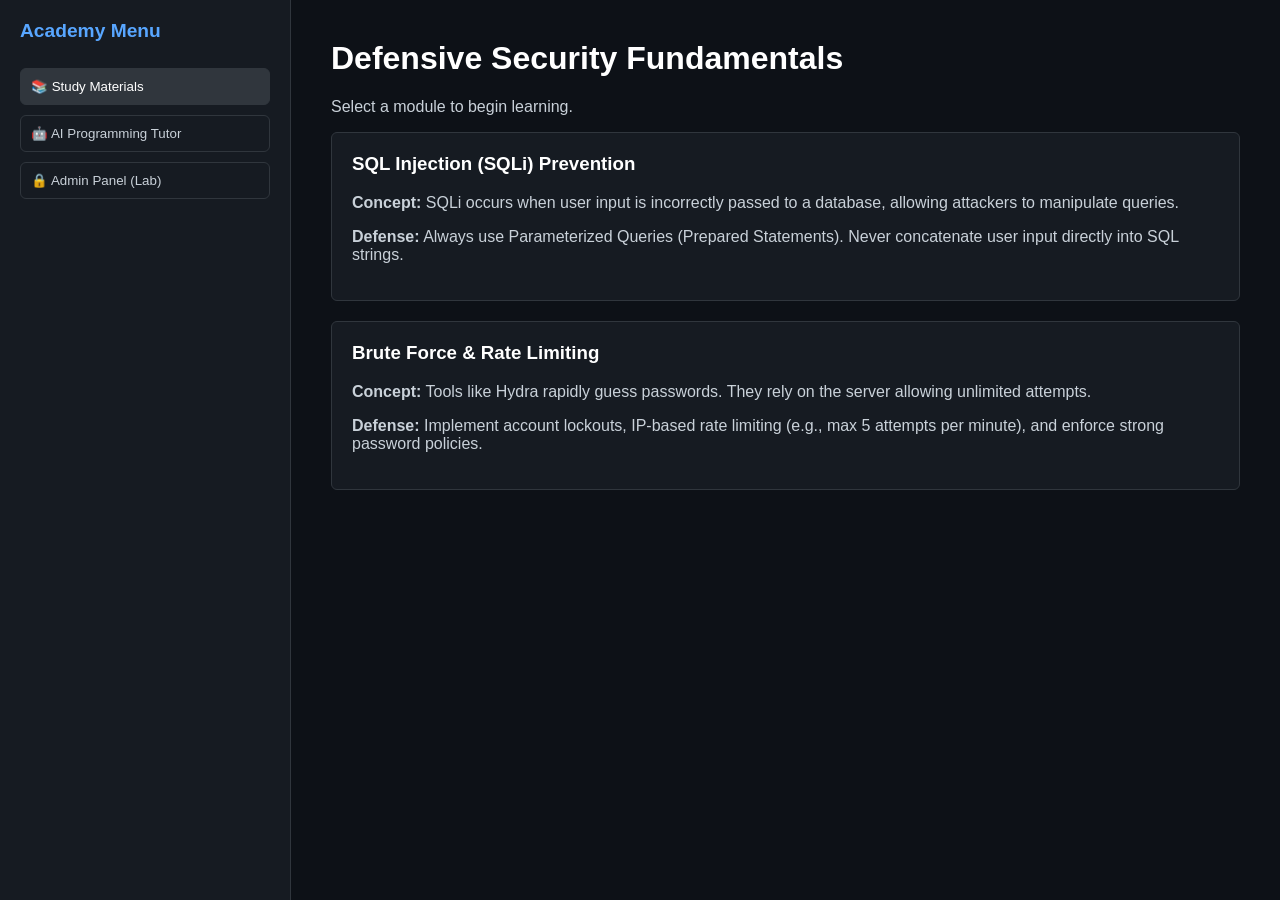
==== index.html @ 3aef41f6 "Create index.html for CyberSec & Coding Academy This HTML file sets up a CyberSec & Coding Academy w" ====
<!DOCTYPE html>
<html lang="en">
<head>
    <meta charset="UTF-8">
    <meta name="viewport" content="width=device-width, initial-scale=1.0">
    <title>CyberSec & Coding Academy</title>
    <style>
        :root {
            --bg-color: #0d1117;
            --panel-bg: #161b22;
            --text-main: #c9d1d9;
            --accent: #58a6ff;
            --border: #30363d;
            --success: #2ea043;
            --error: #f85149;
        }
        body { font-family: -apple-system, BlinkMacSystemFont, "Segoe UI", Helvetica, Arial, sans-serif; background-color: var(--bg-color); color: var(--text-main); margin: 0; display: flex; height: 100vh; }
        
        /* Sidebar Navigation */
        nav { width: 250px; background: var(--panel-bg); border-right: 1px solid var(--border); padding: 20px; display: flex; flex-direction: column; gap: 10px; }
        nav h2 { margin-top: 0; color: var(--accent); font-size: 1.2rem; }
        .nav-btn { background: transparent; color: var(--text-main); border: 1px solid var(--border); padding: 10px; text-align: left; cursor: pointer; border-radius: 6px; transition: 0.2s; }
        .nav-btn:hover, .nav-btn.active { background: var(--border); color: #fff; }
        
        /* Main Content Area */
        main { flex: 1; padding: 40px; overflow-y: auto; }
        .section { display: none; }
        .section.active { display: block; }
        
        /* Cards & Forms */
        .card { background: var(--panel-bg); border: 1px solid var(--border); border-radius: 6px; padding: 20px; margin-bottom: 20px; }
        h1, h3 { color: #fff; margin-top: 0; }
        input[type="text"], input[type="password"] { width: 100%; padding: 10px; margin: 10px 0; background: var(--bg-color); border: 1px solid var(--border); color: #fff; border-radius: 4px; box-sizing: border-box; }
        button.action-btn { background: var(--success); color: #fff; border: none; padding: 10px 20px; border-radius: 6px; cursor: pointer; font-weight: bold; }
        button.action-btn:hover { background: #2c974b; }
        
        /* AI Chat Specifics */
        .chat-window { height: 300px; background: var(--bg-color); border: 1px solid var(--border); border-radius: 6px; padding: 15px; overflow-y: auto; margin-bottom: 15px; display: flex; flex-direction: column; gap: 10px;}
        .msg { padding: 10px; border-radius: 6px; max-width: 80%; }
        .msg.user { background: var(--border); align-self: flex-end; }
        .msg.ai { background: #1f2937; align-self: flex-start; border: 1px solid #374151; }
        
        /* Admin Login Specifics */
        #loginError { color: var(--error); display: none; margin-bottom: 10px; }
    </style>
</head>
<body>

    <nav>
        <h2>Academy Menu</h2>
        <button class="nav-btn active" onclick="showSection('tutorials')">📚 Study Materials</button>
        <button class="nav-btn" onclick="showSection('tutor')">🤖 AI Programming Tutor</button>
        <button class="nav-btn" onclick="showSection('admin')">🔒 Admin Panel (Lab)</button>
    </nav>

    <main>
        <div id="tutorials" class="section active">
            <h1>Defensive Security Fundamentals</h1>
            <p>Select a module to begin learning.</p>
            
            <div class="card">
                <h3>SQL Injection (SQLi) Prevention</h3>
                <p><strong>Concept:</strong> SQLi occurs when user input is incorrectly passed to a database, allowing attackers to manipulate queries.</p>
                <p><strong>Defense:</strong> Always use Parameterized Queries (Prepared Statements). Never concatenate user input directly into SQL strings.</p>
            </div>
            
            <div class="card">
                <h3>Brute Force & Rate Limiting</h3>
                <p><strong>Concept:</strong> Tools like Hydra rapidly guess passwords. They rely on the server allowing unlimited attempts.</p>
                <p><strong>Defense:</strong> Implement account lockouts, IP-based rate limiting (e.g., max 5 attempts per minute), and enforce strong password policies.</p>
            </div>
        </div>

        <div id="tutor" class="section">
            <h1>AI Programming Tutor</h1>
            <p>Ask coding questions here. <em>Note: Since this is a static site, you must provide your OpenRouter API key for the session. It is not saved.</em></p>
            
            <div class="card">
                <input type="password" id="apiKey" placeholder="Enter OpenRouter API Key (sk-or-v1-...)">
                
                <div class="chat-window" id="chatWindow">
                    <div class="msg ai">Hello! I am your programming tutor. How can I help you code today?</div>
                </div>
                
                <div style="display: flex; gap: 10px;">
                    <input type="text" id="chatInput" placeholder="E.g., How do I write a Python loop?">
                    <button class="action-btn" onclick="sendToAI()">Ask</button>
                </div>
            </div>
        </div>

        <div id="admin" class="section">
            <h1>Admin Authentication Lab</h1>
            <p>This is a simulated login panel to demonstrate how web authentication UIs respond to credentials.</p>
            
            <div class="card" style="max-width: 400px;">
                <h3>Admin Login</h3>
                <div id="loginError">Invalid username or password.</div>
                <input type="text" id="adminUser" placeholder="Username">
                <input type="password" id="adminPass" placeholder="Password">
                <button class="action-btn" onclick="attemptLogin()">Login</button>
            </div>
            
            <div id="adminDashboard" class="card" style="display: none; border-color: var(--success);">
                <h3 style="color: var(--success);">Authentication Successful</h3>
                <p>Welcome to the secure dashboard. In a real application, a session token would be generated here.</p>
                <button class="action-btn" onclick="logout()" style="background: var(--border);">Log Out</button>
            </div>
        </div>

    </main>

    <script>
        // --- Navigation Logic ---
        function showSection(sectionId) {
            document.querySelectorAll('.section').forEach(sec => sec.classList.remove('active'));
            document.querySelectorAll('.nav-btn').forEach(btn => btn.classList.remove('active'));
            
            document.getElementById(sectionId).classList.add('active');
            event.currentTarget.classList.add('active');
        }

        // --- Admin Panel Mock Logic ---
        function attemptLogin() {
            const user = document.getElementById('adminUser').value;
            const pass = document.getElementById('adminPass').value;
            const errorText = document.getElementById('loginError');
            
            // Dummy credentials for demonstration (admin / password123)
            if (user === 'admin' && pass === 'password123') {
                errorText.style.display = 'none';
                document.getElementById('adminUser').parentElement.style.display = 'none';
                document.getElementById('adminDashboard').style.display = 'block';
            } else {
                errorText.style.display = 'block';
            }
        }

        function logout() {
            document.getElementById('adminDashboard').style.display = 'none';
            document.getElementById('adminUser').parentElement.style.display = 'block';
            document.getElementById('adminUser').value = '';
            document.getElementById('adminPass').value = '';
        }

        // --- AI Tutor Logic (Using OpenRouter) ---
        async function sendToAI() {
            const apiKey = document.getElementById('apiKey').value;
            const inputField = document.getElementById('chatInput');
            const chatWindow = document.getElementById('chatWindow');
            const prompt = inputField.value;

            if (!prompt) return;
            if (!apiKey) {
                alert("Please enter your API Key first.");
                return;
            }

            // Append User Message
            chatWindow.innerHTML += `<div class="msg user">${prompt}</div>`;
            inputField.value = '';
            chatWindow.scrollTop = chatWindow.scrollHeight;

            // Fetch from OpenRouter
            try {
                // Using a safe, standard model for programming help
                const response = await fetch("https://openrouter.ai/api/v1/chat/completions", {
                    method: "POST",
                    headers: {
                        "Authorization": `Bearer ${apiKey}`,
                        "Content-Type": "application/json"
                    },
                    body: JSON.stringify({
                        "model": "google/gemini-2.5-flash", // Standard model for coding
                        "messages": [
                            {"role": "system", "content": "You are a helpful programming tutor. Explain concepts clearly and safely."},
                            {"role": "user", "content": prompt}
                        ]
                    })
                });

                const data = await response.json();
                
                if (data.error) {
                    chatWindow.innerHTML += `<div class="msg ai" style="color:var(--error);">API Error: ${data.error.message}</div>`;
                } else {
                    const aiText = data.choices[0].message.content;
                    // Basic formatting to handle newlines
                    const formattedText = aiText.replace(/\n/g, '<br>');
                    chatWindow.innerHTML += `<div class="msg ai">${formattedText}</div>`;
                }
            } catch (error) {
                chatWindow.innerHTML += `<div class="msg ai" style="color:var(--error);">Network Error. Check console or API key.</div>`;
            }
            
            chatWindow.scrollTop = chatWindow.scrollHeight;
        }
    </script>
</body>
</html>
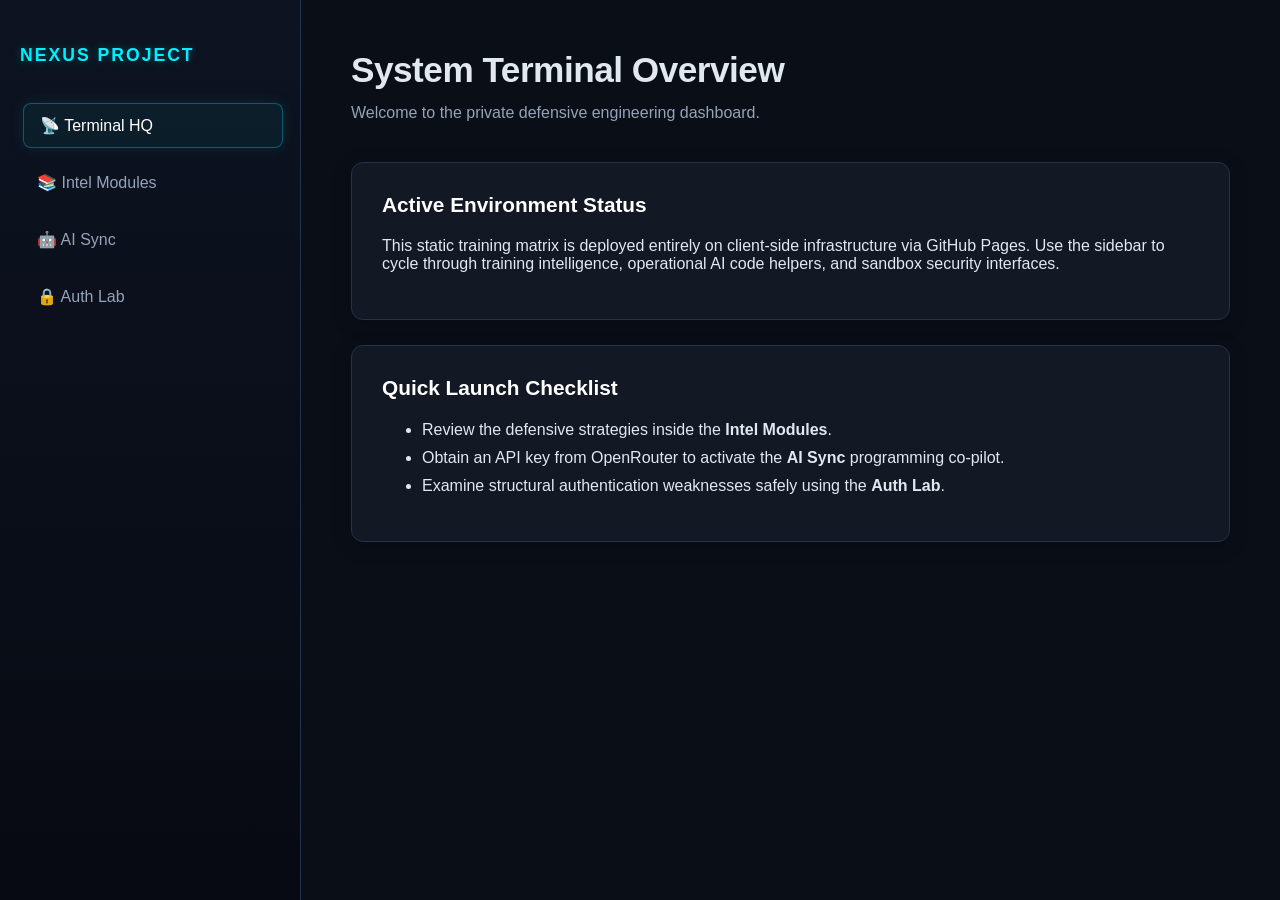
==== commit aab42410: "Revise title and enhance sidebar and content layout Updated title and added sidebar navigation links" ====
--- a/index.html
+++ b/index.html
@@ -2,199 +2,37 @@
 <html lang="en">
 <head>
     <meta charset="UTF-8">
-    <meta name="viewport" content="width=device-width, initial-scale=1.0">
-    <title>CyberSec & Coding Academy</title>
-    <style>
-        :root {
-            --bg-color: #0d1117;
-            --panel-bg: #161b22;
-            --text-main: #c9d1d9;
-            --accent: #58a6ff;
-            --border: #30363d;
-            --success: #2ea043;
-            --error: #f85149;
-        }
-        body { font-family: -apple-system, BlinkMacSystemFont, "Segoe UI", Helvetica, Arial, sans-serif; background-color: var(--bg-color); color: var(--text-main); margin: 0; display: flex; height: 100vh; }
-        
-        /* Sidebar Navigation */
-        nav { width: 250px; background: var(--panel-bg); border-right: 1px solid var(--border); padding: 20px; display: flex; flex-direction: column; gap: 10px; }
-        nav h2 { margin-top: 0; color: var(--accent); font-size: 1.2rem; }
-        .nav-btn { background: transparent; color: var(--text-main); border: 1px solid var(--border); padding: 10px; text-align: left; cursor: pointer; border-radius: 6px; transition: 0.2s; }
-        .nav-btn:hover, .nav-btn.active { background: var(--border); color: #fff; }
-        
-        /* Main Content Area */
-        main { flex: 1; padding: 40px; overflow-y: auto; }
-        .section { display: none; }
-        .section.active { display: block; }
-        
-        /* Cards & Forms */
-        .card { background: var(--panel-bg); border: 1px solid var(--border); border-radius: 6px; padding: 20px; margin-bottom: 20px; }
-        h1, h3 { color: #fff; margin-top: 0; }
-        input[type="text"], input[type="password"] { width: 100%; padding: 10px; margin: 10px 0; background: var(--bg-color); border: 1px solid var(--border); color: #fff; border-radius: 4px; box-sizing: border-box; }
-        button.action-btn { background: var(--success); color: #fff; border: none; padding: 10px 20px; border-radius: 6px; cursor: pointer; font-weight: bold; }
-        button.action-btn:hover { background: #2c974b; }
-        
-        /* AI Chat Specifics */
-        .chat-window { height: 300px; background: var(--bg-color); border: 1px solid var(--border); border-radius: 6px; padding: 15px; overflow-y: auto; margin-bottom: 15px; display: flex; flex-direction: column; gap: 10px;}
-        .msg { padding: 10px; border-radius: 6px; max-width: 80%; }
-        .msg.user { background: var(--border); align-self: flex-end; }
-        .msg.ai { background: #1f2937; align-self: flex-start; border: 1px solid #374151; }
-        
-        /* Admin Login Specifics */
-        #loginError { color: var(--error); display: none; margin-bottom: 10px; }
-    </style>
+    <title>HQ // Cyber Security Hub</title>
+    <link rel="stylesheet" href="style.css">
 </head>
 <body>
 
-    <nav>
-        <h2>Academy Menu</h2>
-        <button class="nav-btn active" onclick="showSection('tutorials')">📚 Study Materials</button>
-        <button class="nav-btn" onclick="showSection('tutor')">🤖 AI Programming Tutor</button>
-        <button class="nav-btn" onclick="showSection('admin')">🔒 Admin Panel (Lab)</button>
-    </nav>
+    <div class="sidebar">
+        <h2>Nexus Project</h2>
+        <a href="index.html" class="nav-link active">📡 Terminal HQ</a>
+        <a href="tutorials.html" class="nav-link">📚 Intel Modules</a>
+        <a href="tutor.html" class="nav-link">🤖 AI Sync</a>
+        <a href="labs.html" class="nav-link">🔒 Auth Lab</a>
+    </div>
 
-    <main>
-        <div id="tutorials" class="section active">
-            <h1>Defensive Security Fundamentals</h1>
-            <p>Select a module to begin learning.</p>
-            
-            <div class="card">
-                <h3>SQL Injection (SQLi) Prevention</h3>
-                <p><strong>Concept:</strong> SQLi occurs when user input is incorrectly passed to a database, allowing attackers to manipulate queries.</p>
-                <p><strong>Defense:</strong> Always use Parameterized Queries (Prepared Statements). Never concatenate user input directly into SQL strings.</p>
-            </div>
-            
-            <div class="card">
-                <h3>Brute Force & Rate Limiting</h3>
-                <p><strong>Concept:</strong> Tools like Hydra rapidly guess passwords. They rely on the server allowing unlimited attempts.</p>
-                <p><strong>Defense:</strong> Implement account lockouts, IP-based rate limiting (e.g., max 5 attempts per minute), and enforce strong password policies.</p>
-            </div>
+    <div class="container">
+        <h1>System Terminal Overview</h1>
+        <p class="subtitle">Welcome to the private defensive engineering dashboard.</p>
+
+        <div class="card">
+            <h3>Active Environment Status</h3>
+            <p>This static training matrix is deployed entirely on client-side infrastructure via GitHub Pages. Use the sidebar to cycle through training intelligence, operational AI code helpers, and sandbox security interfaces.</p>
         </div>
 
-        <div id="tutor" class="section">
-            <h1>AI Programming Tutor</h1>
-            <p>Ask coding questions here. <em>Note: Since this is a static site, you must provide your OpenRouter API key for the session. It is not saved.</em></p>
-            
-            <div class="card">
-                <input type="password" id="apiKey" placeholder="Enter OpenRouter API Key (sk-or-v1-...)">
-                
-                <div class="chat-window" id="chatWindow">
-                    <div class="msg ai">Hello! I am your programming tutor. How can I help you code today?</div>
-                </div>
-                
-                <div style="display: flex; gap: 10px;">
-                    <input type="text" id="chatInput" placeholder="E.g., How do I write a Python loop?">
-                    <button class="action-btn" onclick="sendToAI()">Ask</button>
-                </div>
-            </div>
+        <div class="card">
+            <h3>Quick Launch Checklist</h3>
+            <ul>
+                <li style="margin-bottom: 10px;">Review the defensive strategies inside the <strong>Intel Modules</strong>.</li>
+                <li style="margin-bottom: 10px;">Obtain an API key from OpenRouter to activate the <strong>AI Sync</strong> programming co-pilot.</li>
+                <li style="margin-bottom: 10px;">Examine structural authentication weaknesses safely using the <strong>Auth Lab</strong>.</li>
+            </ul>
         </div>
+    </div>
 
-        <div id="admin" class="section">
-            <h1>Admin Authentication Lab</h1>
-            <p>This is a simulated login panel to demonstrate how web authentication UIs respond to credentials.</p>
-            
-            <div class="card" style="max-width: 400px;">
-                <h3>Admin Login</h3>
-                <div id="loginError">Invalid username or password.</div>
-                <input type="text" id="adminUser" placeholder="Username">
-                <input type="password" id="adminPass" placeholder="Password">
-                <button class="action-btn" onclick="attemptLogin()">Login</button>
-            </div>
-            
-            <div id="adminDashboard" class="card" style="display: none; border-color: var(--success);">
-                <h3 style="color: var(--success);">Authentication Successful</h3>
-                <p>Welcome to the secure dashboard. In a real application, a session token would be generated here.</p>
-                <button class="action-btn" onclick="logout()" style="background: var(--border);">Log Out</button>
-            </div>
-        </div>
-
-    </main>
-
-    <script>
-        // --- Navigation Logic ---
-        function showSection(sectionId) {
-            document.querySelectorAll('.section').forEach(sec => sec.classList.remove('active'));
-            document.querySelectorAll('.nav-btn').forEach(btn => btn.classList.remove('active'));
-            
-            document.getElementById(sectionId).classList.add('active');
-            event.currentTarget.classList.add('active');
-        }
-
-        // --- Admin Panel Mock Logic ---
-        function attemptLogin() {
-            const user = document.getElementById('adminUser').value;
-            const pass = document.getElementById('adminPass').value;
-            const errorText = document.getElementById('loginError');
-            
-            // Dummy credentials for demonstration (admin / password123)
-            if (user === 'admin' && pass === 'password123') {
-                errorText.style.display = 'none';
-                document.getElementById('adminUser').parentElement.style.display = 'none';
-                document.getElementById('adminDashboard').style.display = 'block';
-            } else {
-                errorText.style.display = 'block';
-            }
-        }
-
-        function logout() {
-            document.getElementById('adminDashboard').style.display = 'none';
-            document.getElementById('adminUser').parentElement.style.display = 'block';
-            document.getElementById('adminUser').value = '';
-            document.getElementById('adminPass').value = '';
-        }
-
-        // --- AI Tutor Logic (Using OpenRouter) ---
-        async function sendToAI() {
-            const apiKey = document.getElementById('apiKey').value;
-            const inputField = document.getElementById('chatInput');
-            const chatWindow = document.getElementById('chatWindow');
-            const prompt = inputField.value;
-
-            if (!prompt) return;
-            if (!apiKey) {
-                alert("Please enter your API Key first.");
-                return;
-            }
-
-            // Append User Message
-            chatWindow.innerHTML += `<div class="msg user">${prompt}</div>`;
-            inputField.value = '';
-            chatWindow.scrollTop = chatWindow.scrollHeight;
-
-            // Fetch from OpenRouter
-            try {
-                // Using a safe, standard model for programming help
-                const response = await fetch("https://openrouter.ai/api/v1/chat/completions", {
-                    method: "POST",
-                    headers: {
-                        "Authorization": `Bearer ${apiKey}`,
-                        "Content-Type": "application/json"
-                    },
-                    body: JSON.stringify({
-                        "model": "google/gemini-2.5-flash", // Standard model for coding
-                        "messages": [
-                            {"role": "system", "content": "You are a helpful programming tutor. Explain concepts clearly and safely."},
-                            {"role": "user", "content": prompt}
-                        ]
-                    })
-                });
-
-                const data = await response.json();
-                
-                if (data.error) {
-                    chatWindow.innerHTML += `<div class="msg ai" style="color:var(--error);">API Error: ${data.error.message}</div>`;
-                } else {
-                    const aiText = data.choices[0].message.content;
-                    // Basic formatting to handle newlines
-                    const formattedText = aiText.replace(/\n/g, '<br>');
-                    chatWindow.innerHTML += `<div class="msg ai">${formattedText}</div>`;
-                }
-            } catch (error) {
-                chatWindow.innerHTML += `<div class="msg ai" style="color:var(--error);">Network Error. Check console or API key.</div>`;
-            }
-            
-            chatWindow.scrollTop = chatWindow.scrollHeight;
-        }
-    </script>
 </body>
 </html>
--- a/style.css
+++ b/style.css
@@ -0,0 +1,172 @@
+:root {
+    --bg-main: #0a0e17;
+    --bg-card: #121824;
+    --bg-input: #1a2334;
+    --border-color: #24324d;
+    --accent-glow: #00f0ff;
+    --accent-dim: #00a8b5;
+    --text-primary: #e2e8f0;
+    --text-muted: #94a3b8;
+    --success: #00ff66;
+    --error: #ff3366;
+}
+
+body {
+    font-family: 'Segoe UI', Tahoma, Geneva, Verdana, sans-serif;
+    background-color: var(--bg-main);
+    color: var(--text-primary);
+    margin: 0;
+    display: flex;
+    min-height: 100vh;
+}
+
+/* Sidebar Navigation */
+.sidebar {
+    width: 260px;
+    background: linear-gradient(180deg, #0d1321 0%, #070a12 100%);
+    border-right: 1px solid var(--border-color);
+    padding: 30px 20px;
+    display: flex;
+    flex-direction: column;
+    gap: 12px;
+}
+
+.sidebar h2 {
+    font-size: 1.1rem;
+    text-transform: uppercase;
+    letter-spacing: 2px;
+    color: var(--accent-glow);
+    margin-bottom: 25px;
+    text-shadow: 0 0 10px rgba(0, 240, 255, 0.3);
+}
+
+.nav-link {
+    display: block;
+    color: var(--text-muted);
+    text-decoration: none;
+    padding: 12px 16px;
+    border-radius: 8px;
+    font-weight: 500;
+    transition: all 0.3s ease;
+    border: 1px solid transparent;
+}
+
+.nav-link:hover, .nav-link.active {
+    color: #fff;
+    background: rgba(0, 240, 255, 0.05);
+    border-color: rgba(0, 240, 255, 0.3);
+    box-shadow: 0 0 15px rgba(0, 240, 255, 0.1);
+    transform: translateX(3px);
+}
+
+/* Main Content Layout */
+.container {
+    flex: 1;
+    padding: 50px;
+    overflow-y: auto;
+    max-width: 1000px;
+}
+
+h1 {
+    font-size: 2.2rem;
+    font-weight: 700;
+    margin-top: 0;
+    letter-spacing: -0.5px;
+}
+
+.subtitle {
+    color: var(--text-muted);
+    margin-top: -10px;
+    margin-bottom: 40px;
+}
+
+/* Glassmorphism Cards */
+.card {
+    background: var(--bg-card);
+    border: 1px solid var(--border-color);
+    border-radius: 12px;
+    padding: 30px;
+    margin-bottom: 25px;
+    box-shadow: 0 4px 20px rgba(0, 0, 0, 0.2);
+    transition: border-color 0.3s ease;
+}
+
+.card:hover {
+    border-color: rgba(0, 240, 255, 0.4);
+}
+
+.card h3 {
+    margin-top: 0;
+    font-size: 1.3rem;
+    color: #fff;
+}
+
+/* UI Elements */
+input[type="text"], input[type="password"] {
+    width: 100%;
+    padding: 14px;
+    background: var(--bg-input);
+    border: 1px solid var(--border-color);
+    color: #fff;
+    border-radius: 8px;
+    box-sizing: border-box;
+    font-size: 0.95rem;
+    transition: all 0.3s ease;
+}
+
+input:focus {
+    outline: none;
+    border-color: var(--accent-glow);
+    box-shadow: 0 0 10px rgba(0, 240, 255, 0.2);
+}
+
+.btn {
+    background: linear-gradient(135deg, var(--accent-dim) 0%, #007780 100%);
+    color: #fff;
+    border: none;
+    padding: 14px 28px;
+    border-radius: 8px;
+    cursor: pointer;
+    font-weight: 600;
+    font-size: 0.95rem;
+    transition: all 0.3s ease;
+}
+
+.btn:hover {
+    box-shadow: 0 0 15px rgba(0, 240, 255, 0.4);
+    transform: translateY(-1px);
+}
+
+/* Chat Layout */
+.chat-box {
+    height: 350px;
+    background: var(--bg-input);
+    border: 1px solid var(--border-color);
+    border-radius: 8px;
+    padding: 20px;
+    overflow-y: auto;
+    display: flex;
+    flex-direction: column;
+    gap: 15px;
+    margin: 20px 0;
+}
+
+.msg {
+    padding: 12px 16px;
+    border-radius: 10px;
+    max-width: 75%;
+    line-height: 1.5;
+    font-size: 0.95rem;
+}
+
+.msg.user {
+    background: linear-gradient(135deg, #1e293b 0%, #0f172a 100%);
+    border: 1px solid #334155;
+    align-self: flex-end;
+}
+
+.msg.ai {
+    background: linear-gradient(135deg, #111c2e 0%, #08111f 100%);
+    border: 1px solid rgba(0, 240, 255, 0.2);
+    align-self: flex-start;
+}
